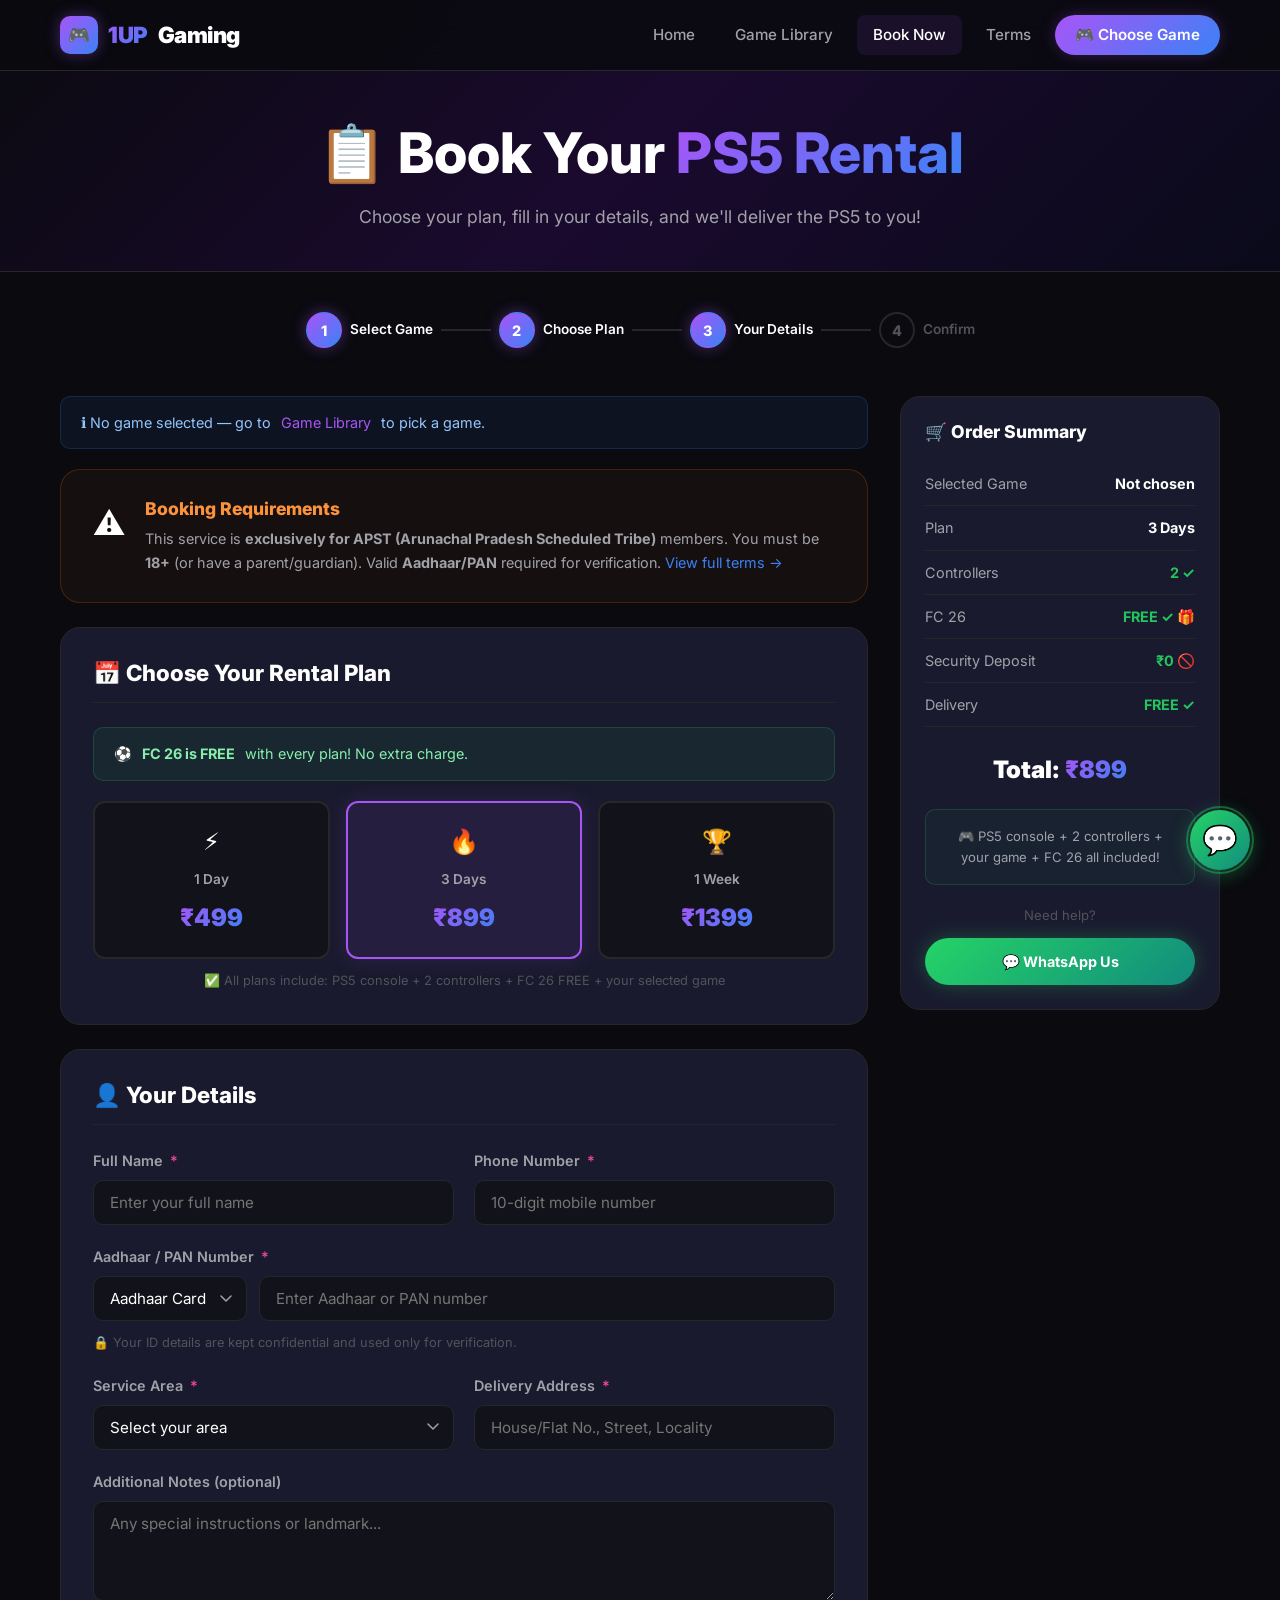
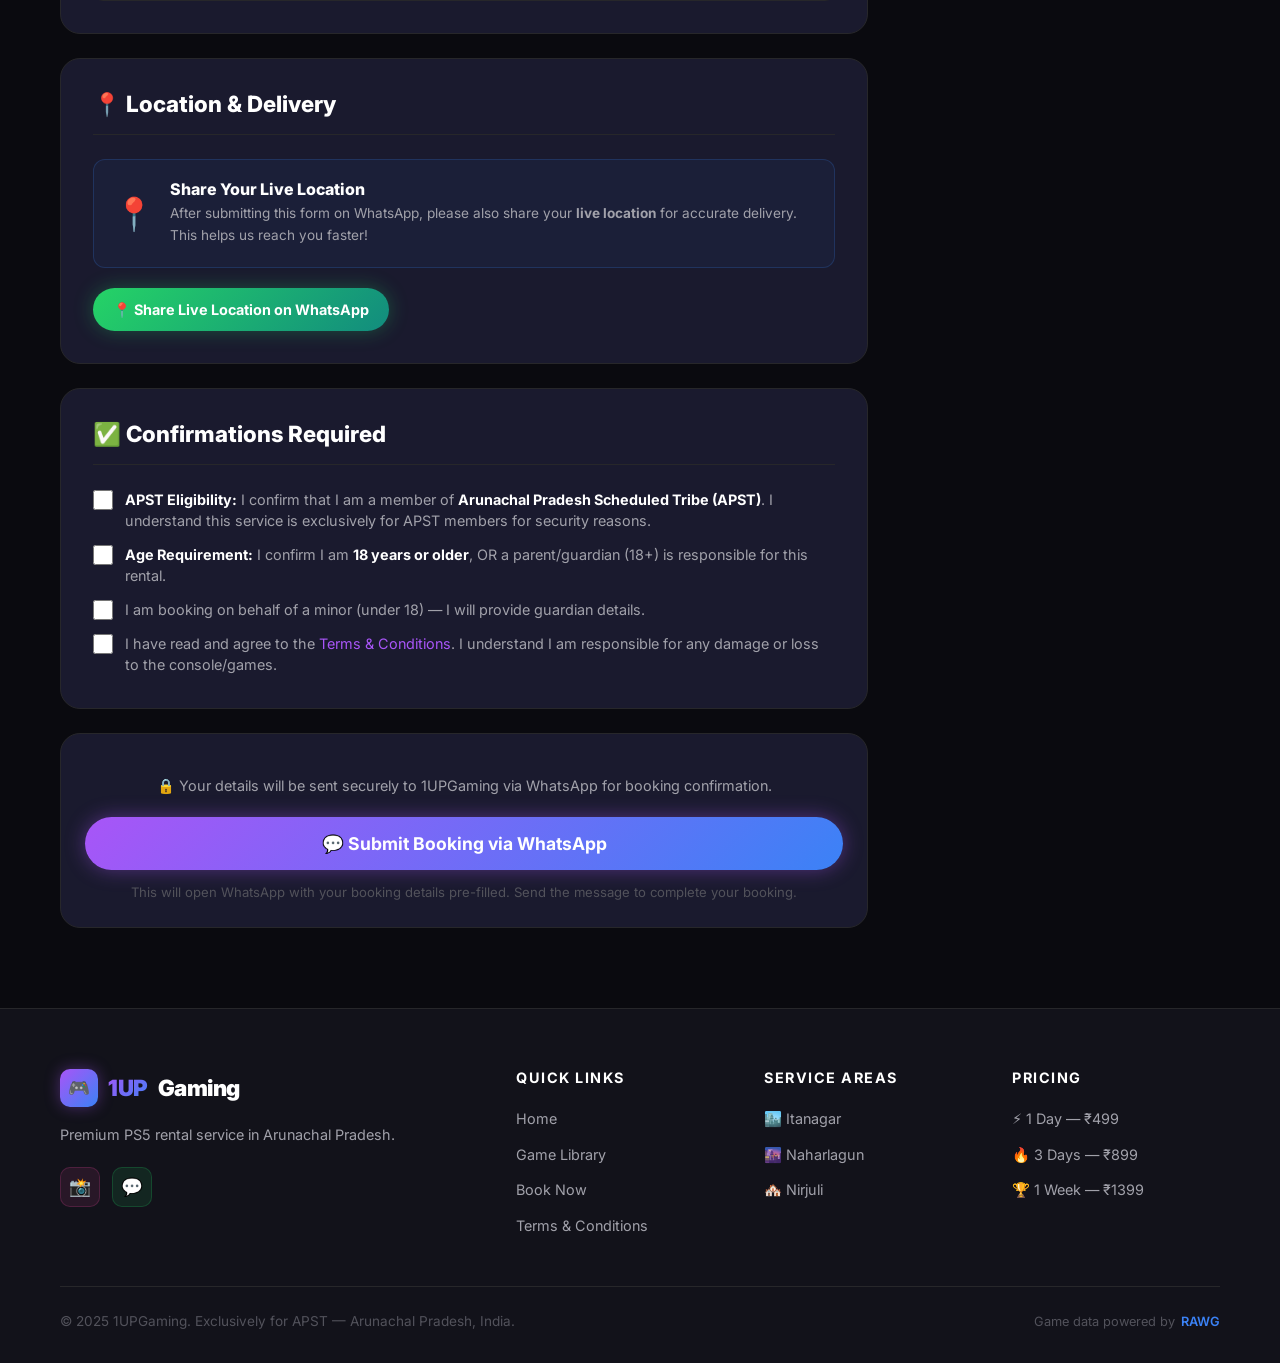
==== booking.html @ dede91de "Build complete 1UPGaming PS5 rental website with all pages and features Co-authored-by: ridoatum <26" ====
<!DOCTYPE html>
<html lang="en">
<head>
  <meta charset="UTF-8">
  <meta name="viewport" content="width=device-width, initial-scale=1.0">
  <meta name="description" content="Book a PS5 rental with 1UPGaming. Choose your plan and complete verification to get PS5 delivered to your door in Itanagar, Naharlagun or Nirjuli.">
  <title>Book Your PS5 Rental — 1UPGaming</title>
  <link rel="preconnect" href="https://fonts.googleapis.com">
  <link href="https://fonts.googleapis.com/css2?family=Inter:wght@400;500;600;700;800;900&display=swap" rel="stylesheet">
  <link rel="stylesheet" href="css/style.css">
  <style>
    .idtype-group {
      display: flex;
      gap: 12px;
    }
    .idtype-group select {
      flex: 0 0 140px;
    }
    .idtype-group input {
      flex: 1;
    }
    .guardian-section {
      display: none;
      background: rgba(236,72,153,0.05);
      border: 1px solid rgba(236,72,153,0.2);
      border-radius: 12px;
      padding: 20px;
      margin-top: 12px;
    }
    .guardian-section.visible {
      display: block;
    }
    .guardian-section h4 {
      font-size: 0.95rem;
      color: var(--neon-pink);
      margin-bottom: 16px;
    }
    .booking-sidebar {
      background: var(--bg-card);
      border: 1px solid var(--border-color);
      border-radius: var(--radius-lg);
      padding: 24px;
      position: sticky;
      top: 90px;
    }
    .summary-row {
      display: flex;
      justify-content: space-between;
      align-items: center;
      padding: 10px 0;
      border-bottom: 1px solid var(--border-color);
      font-size: 0.9rem;
    }
    .summary-row:last-child { border-bottom: none; }
    .summary-row .label { color: var(--text-secondary); }
    .summary-row .value { font-weight: 700; }
    .summary-total {
      font-size: 1.5rem;
      font-weight: 900;
      text-align: center;
      padding-top: 16px;
      margin-top: 8px;
    }
    .form-hint {
      font-size: 0.8rem;
      color: var(--text-muted);
      margin-top: 4px;
    }
    @media (min-width: 900px) {
      .booking-layout {
        display: grid;
        grid-template-columns: 1fr 320px;
        gap: 32px;
        align-items: start;
      }
    }
  </style>
</head>
<body>

<!-- NAVBAR -->
<nav class="navbar">
  <div class="nav-container">
    <a href="index.html" class="nav-logo">
      <div class="logo-icon">🎮</div>
      <span class="gradient-text">1UP</span><span>Gaming</span>
    </a>
    <div class="nav-links">
      <a href="index.html">Home</a>
      <a href="games.html">Game Library</a>
      <a href="booking.html" class="active">Book Now</a>
      <a href="terms.html">Terms</a>
      <a href="games.html" class="nav-cta">🎮 Choose Game</a>
    </div>
    <button class="nav-toggle" aria-label="Toggle menu">
      <span></span><span></span><span></span>
    </button>
  </div>
</nav>

<!-- PAGE HERO -->
<div class="page-hero" style="padding-bottom:40px">
  <h1>📋 Book Your <span class="gradient-text">PS5 Rental</span></h1>
  <p>Choose your plan, fill in your details, and we'll deliver the PS5 to you!</p>
</div>

<!-- MAIN CONTENT -->
<main style="padding:40px 0 80px">
  <div class="container">

    <!-- Booking Steps Indicator -->
    <div class="booking-steps">
      <div class="step active">
        <div class="step-num">1</div>
        <span class="step-label">Select Game</span>
      </div>
      <div class="step-divider"></div>
      <div class="step active">
        <div class="step-num">2</div>
        <span class="step-label">Choose Plan</span>
      </div>
      <div class="step-divider"></div>
      <div class="step active">
        <div class="step-num">3</div>
        <span class="step-label">Your Details</span>
      </div>
      <div class="step-divider"></div>
      <div class="step">
        <div class="step-num">4</div>
        <span class="step-label">Confirm</span>
      </div>
    </div>

    <div class="booking-layout">

      <!-- LEFT: FORM -->
      <div>

        <!-- Selected Game Display -->
        <div id="selectedGameDisplay"></div>

        <!-- REQUIREMENTS NOTICE -->
        <div class="requirements-banner reveal" style="margin-bottom:24px">
          <div class="req-icon">⚠️</div>
          <div>
            <h3>Booking Requirements</h3>
            <p>
              This service is <strong>exclusively for APST (Arunachal Pradesh Scheduled Tribe)</strong> members. 
              You must be <strong>18+</strong> (or have a parent/guardian). Valid <strong>Aadhaar/PAN</strong> required for verification.
              <a href="terms.html" style="color:var(--neon-blue)">View full terms →</a>
            </p>
          </div>
        </div>

        <form id="bookingForm" novalidate>

          <!-- STEP 1: CHOOSE PLAN -->
          <div class="booking-card reveal">
            <h2>📅 Choose Your Rental Plan</h2>

            <div class="notice success" style="margin-bottom:20px">
              ⚽ <strong>FC 26 is FREE</strong> with every plan! No extra charge.
            </div>

            <div class="plans-grid">

              <div class="plan-option">
                <input type="radio" name="plan" id="plan1day" value="1day">
                <label class="plan-label" for="plan1day">
                  <span class="plan-icon">⚡</span>
                  <span class="plan-duration">1 Day</span>
                  <span class="plan-price gradient-text">₹499</span>
                </label>
              </div>

              <div class="plan-option">
                <input type="radio" name="plan" id="plan3days" value="3days" checked>
                <label class="plan-label" for="plan3days">
                  <span class="plan-icon">🔥</span>
                  <span class="plan-duration">3 Days</span>
                  <span class="plan-price gradient-text">₹899</span>
                </label>
              </div>

              <div class="plan-option">
                <input type="radio" name="plan" id="plan1week" value="1week">
                <label class="plan-label" for="plan1week">
                  <span class="plan-icon">🏆</span>
                  <span class="plan-duration">1 Week</span>
                  <span class="plan-price gradient-text">₹1399</span>
                </label>
              </div>

            </div>

            <p class="form-hint" style="margin-top:12px;text-align:center">
              ✅ All plans include: PS5 console + 2 controllers + FC 26 FREE + your selected game
            </p>
          </div>

          <!-- STEP 2: PERSONAL DETAILS -->
          <div class="booking-card reveal">
            <h2>👤 Your Details</h2>

            <div class="form-grid">

              <div class="form-group">
                <label for="fullName">Full Name <span class="required">*</span></label>
                <input type="text" id="fullName" name="fullName" placeholder="Enter your full name" required>
              </div>

              <div class="form-group">
                <label for="phone">Phone Number <span class="required">*</span></label>
                <input type="tel" id="phone" name="phone" placeholder="10-digit mobile number" maxlength="10" required>
              </div>

              <!-- ID Type + Number -->
              <div class="form-group full-width">
                <label>Aadhaar / PAN Number <span class="required">*</span></label>
                <div class="idtype-group">
                  <select id="idType" name="idType">
                    <option value="Aadhaar Card">Aadhaar Card</option>
                    <option value="PAN Card">PAN Card</option>
                  </select>
                  <input type="text" id="idNumber" name="idNumber" 
                         placeholder="Enter Aadhaar or PAN number" required>
                </div>
                <p class="form-hint">🔒 Your ID details are kept confidential and used only for verification.</p>
              </div>

              <!-- Area -->
              <div class="form-group">
                <label for="area">Service Area <span class="required">*</span></label>
                <select id="area" name="area" required>
                  <option value="">Select your area</option>
                  <option value="Itanagar">Itanagar</option>
                  <option value="Naharlagun">Naharlagun</option>
                  <option value="Nirjuli">Nirjuli</option>
                </select>
              </div>

              <!-- Address -->
              <div class="form-group">
                <label for="address">Delivery Address <span class="required">*</span></label>
                <input type="text" id="address" name="address" placeholder="House/Flat No., Street, Locality" required>
              </div>

              <!-- Additional notes -->
              <div class="form-group full-width">
                <label for="notes">Additional Notes (optional)</label>
                <textarea id="notes" name="notes" placeholder="Any special instructions or landmark..."></textarea>
              </div>

            </div>
          </div>

          <!-- STEP 3: LIVE LOCATION -->
          <div class="booking-card reveal">
            <h2>📍 Location & Delivery</h2>

            <div class="location-box" style="margin-bottom:20px">
              <div class="location-icon">📍</div>
              <div class="location-text">
                <h4>Share Your Live Location</h4>
                <p>After submitting this form on WhatsApp, please also share your <strong>live location</strong> for accurate delivery. This helps us reach you faster!</p>
              </div>
            </div>

            <a href="https://wa.me/918974740608?text=Hi%201UPGaming!%20Here%20is%20my%20live%20location%3A" 
               target="_blank" rel="noopener" class="btn btn-whatsapp" 
               style="display:inline-flex;font-size:0.9rem;padding:10px 20px">
              📍 Share Live Location on WhatsApp
            </a>
          </div>

          <!-- STEP 4: CONFIRMATIONS -->
          <div class="booking-card reveal">
            <h2>✅ Confirmations Required</h2>

            <div class="check-group">

              <label class="check-item">
                <input type="checkbox" id="apstCheck" name="apstCheck" required>
                <span class="check-text">
                  <strong>APST Eligibility:</strong> I confirm that I am a member of 
                  <strong>Arunachal Pradesh Scheduled Tribe (APST)</strong>. I understand this service 
                  is exclusively for APST members for security reasons.
                </span>
              </label>

              <label class="check-item">
                <input type="checkbox" id="ageCheck" name="ageCheck" required id="ageCheckbox">
                <span class="check-text">
                  <strong>Age Requirement:</strong> I confirm I am <strong>18 years or older</strong>, 
                  OR a parent/guardian (18+) is responsible for this rental.
                </span>
              </label>

              <!-- Guardian toggle -->
              <label class="check-item">
                <input type="checkbox" id="minorCheck" onchange="toggleGuardian(this)">
                <span class="check-text">
                  I am booking on behalf of a minor (under 18) — I will provide guardian details.
                </span>
              </label>

              <!-- Guardian section (hidden by default) -->
              <div class="guardian-section" id="guardianSection">
                <h4>👨‍👩‍👧 Guardian / Family Member Details</h4>
                <div class="form-grid">
                  <div class="form-group">
                    <label for="guardianName">Guardian Name</label>
                    <input type="text" id="guardianName" placeholder="Full name of guardian">
                  </div>
                  <div class="form-group">
                    <label for="guardianPhone">Guardian Phone</label>
                    <input type="tel" id="guardianPhone" placeholder="Guardian's phone number" maxlength="10">
                  </div>
                  <div class="form-group">
                    <label for="guardianRelation">Relation to Minor</label>
                    <select id="guardianRelation">
                      <option value="">Select relation</option>
                      <option value="Parent">Parent</option>
                      <option value="Sibling">Sibling</option>
                      <option value="Relative">Relative</option>
                      <option value="Other">Other</option>
                    </select>
                  </div>
                </div>
              </div>

              <label class="check-item">
                <input type="checkbox" id="termsCheck" name="termsCheck" required>
                <span class="check-text">
                  I have read and agree to the 
                  <a href="terms.html" style="color:var(--neon-purple)">Terms & Conditions</a>. 
                  I understand I am responsible for any damage or loss to the console/games.
                </span>
              </label>

            </div>
          </div>

          <!-- SUBMIT -->
          <div class="booking-submit reveal">
            <p style="color:var(--text-secondary);font-size:0.9rem;margin-bottom:20px">
              🔒 Your details will be sent securely to 1UPGaming via WhatsApp for booking confirmation.
            </p>
            <button type="submit" id="submitBookingBtn" class="btn btn-primary" 
                    style="width:100%;justify-content:center;font-size:1.1rem;padding:16px">
              💬 Submit Booking via WhatsApp
            </button>
            <p style="margin-top:12px;font-size:0.82rem;color:var(--text-muted)">
              This will open WhatsApp with your booking details pre-filled. 
              Send the message to complete your booking.
            </p>
          </div>

        </form>
      </div>

      <!-- RIGHT: SIDEBAR SUMMARY -->
      <div>
        <div class="booking-sidebar" id="bookingSidebar">
          <h3 style="margin-bottom:20px;font-size:1.1rem">🛒 Order Summary</h3>

          <div class="summary-row">
            <span class="label">Selected Game</span>
            <span class="value" id="summaryGame">—</span>
          </div>
          <div class="summary-row">
            <span class="label">Plan</span>
            <span class="value" id="summaryPlan">3 Days</span>
          </div>
          <div class="summary-row">
            <span class="label">Controllers</span>
            <span class="value text-green">2 ✓</span>
          </div>
          <div class="summary-row">
            <span class="label">FC 26</span>
            <span class="value text-green">FREE ✓ 🎁</span>
          </div>
          <div class="summary-row">
            <span class="label">Security Deposit</span>
            <span class="value text-green">₹0 🚫</span>
          </div>
          <div class="summary-row">
            <span class="label">Delivery</span>
            <span class="value text-green">FREE ✓</span>
          </div>

          <div class="summary-total">
            Total: <span class="gradient-text" id="summaryTotal">₹899</span>
          </div>

          <div style="margin-top:20px;padding:16px;background:rgba(34,197,94,0.05);border:1px solid rgba(34,197,94,0.2);border-radius:10px;font-size:0.82rem;color:var(--text-secondary);text-align:center">
            🎮 PS5 console + 2 controllers + your game + FC 26 all included!
          </div>

          <!-- Contact -->
          <div style="margin-top:20px">
            <p style="font-size:0.82rem;color:var(--text-muted);margin-bottom:12px;text-align:center">Need help?</p>
            <a href="https://wa.me/918974740608" target="_blank" rel="noopener"
               class="btn btn-whatsapp" style="width:100%;justify-content:center;font-size:0.9rem;padding:12px">
              💬 WhatsApp Us
            </a>
          </div>
        </div>
      </div>

    </div>
  </div>
</main>

<!-- FOOTER -->
<footer class="footer">
  <div class="container">
    <div class="footer-grid">
      <div class="footer-brand">
        <div class="nav-logo" style="margin-bottom:16px">
          <div class="logo-icon">🎮</div>
          <span class="gradient-text">1UP</span><span>Gaming</span>
        </div>
        <p>Premium PS5 rental service in Arunachal Pradesh.</p>
        <div class="footer-socials">
          <a href="https://instagram.com/1up_gaming31" class="social-btn instagram" target="_blank" rel="noopener" aria-label="Instagram">📸</a>
          <a href="https://wa.me/918974740608" class="social-btn whatsapp" target="_blank" rel="noopener" aria-label="WhatsApp">💬</a>
        </div>
      </div>
      <div class="footer-col">
        <h4>Quick Links</h4>
        <ul>
          <li><a href="index.html">Home</a></li>
          <li><a href="games.html">Game Library</a></li>
          <li><a href="booking.html">Book Now</a></li>
          <li><a href="terms.html">Terms & Conditions</a></li>
        </ul>
      </div>
      <div class="footer-col">
        <h4>Service Areas</h4>
        <ul>
          <li><a href="#">🏙️ Itanagar</a></li>
          <li><a href="#">🌆 Naharlagun</a></li>
          <li><a href="#">🏘️ Nirjuli</a></li>
        </ul>
      </div>
      <div class="footer-col">
        <h4>Pricing</h4>
        <ul>
          <li><a href="#">⚡ 1 Day — ₹499</a></li>
          <li><a href="#">🔥 3 Days — ₹899</a></li>
          <li><a href="#">🏆 1 Week — ₹1399</a></li>
        </ul>
      </div>
    </div>
    <div class="footer-bottom">
      <p>© 2025 1UPGaming. Exclusively for APST — Arunachal Pradesh, India.</p>
      <div class="rawg-attribution">
        <span>Game data powered by</span>
        <a href="https://rawg.io" target="_blank" rel="noopener">RAWG</a>
      </div>
    </div>
  </div>
</footer>

<!-- FLOATING WHATSAPP -->
<div class="floating-whatsapp">
  <span class="whatsapp-tooltip">💬 Need help booking?</span>
  <a href="https://wa.me/918974740608?text=Hi%201UPGaming!%20I%20need%20help%20with%20my%20booking." 
     class="whatsapp-fab" target="_blank" rel="noopener" aria-label="WhatsApp chat">
    💬
  </a>
</div>

<script src="js/main.js"></script>
<script>
  // Booking page specific JS
  function toggleGuardian(checkbox) {
    const section = document.getElementById('guardianSection');
    section.classList.toggle('visible', checkbox.checked);
  }

  // Update summary on plan change
  const planPrices = { '1day': 499, '3days': 899, '1week': 1399 };
  const planLabels = { '1day': '1 Day', '3days': '3 Days', '1week': '1 Week' };

  document.querySelectorAll('input[name="plan"]').forEach(radio => {
    radio.addEventListener('change', updateSummary);
  });

  function updateSummary() {
    const selected = document.querySelector('input[name="plan"]:checked');
    if (selected) {
      document.getElementById('summaryPlan').textContent = planLabels[selected.value] || selected.value;
      document.getElementById('summaryTotal').textContent = '₹' + (planPrices[selected.value] || 899);
    }
    // Update game name
    const game = (typeof getSelectedGame !== 'undefined') ? getSelectedGame() : null;
    if (game) {
      const gameEl = document.getElementById('summaryGame');
      if (gameEl) {
        gameEl.textContent = game.title.length > 14 ? game.title.slice(0,14) + '…' : game.title;
      }
    }
  }

  // Run on load
  window.addEventListener('load', () => {
    updateSummary();
    // If no game selected, show notice
    const game = (typeof getSelectedGame !== 'undefined') ? getSelectedGame() : null;
    if (!game) {
      const gameEl = document.getElementById('summaryGame');
      if (gameEl) gameEl.textContent = 'Not chosen';
    }
  });

  // Enhanced booking form submission with guardian info
  const origSubmit = submitBookingToWhatsApp;
  window.submitBookingToWhatsApp = function() {
    // Include guardian info if minor checkbox checked
    const isMinor = document.getElementById('minorCheck')?.checked;
    const termsChecked = document.getElementById('termsCheck')?.checked;
    if (!termsChecked) {
      const errEl = document.getElementById('formError') || (() => {
        const el = document.createElement('div');
        el.id = 'formError';
        el.className = 'notice warning';
        document.getElementById('submitBookingBtn').parentElement.insertBefore(el, document.getElementById('submitBookingBtn'));
        return el;
      })();
      errEl.textContent = '⚠️ Please agree to the Terms & Conditions to proceed.';
      errEl.scrollIntoView({ behavior: 'smooth', block: 'nearest' });
      return;
    }
    origSubmit();
  };
</script>
</body>
</html>
---- css/style.css ----
/* ============================================================
   1UPGaming - Dark Gaming Theme CSS
   ============================================================ */

:root {
  --bg-primary: #0a0a0f;
  --bg-secondary: #12121a;
  --bg-card: #1a1a2e;
  --bg-card-hover: #16213e;
  --neon-purple: #a855f7;
  --neon-blue: #3b82f6;
  --neon-green: #22c55e;
  --neon-cyan: #06b6d4;
  --neon-pink: #ec4899;
  --text-primary: #ffffff;
  --text-secondary: #a1a1aa;
  --text-muted: #52525b;
  --border-color: #27272a;
  --border-glow: #a855f740;
  --gradient-hero: linear-gradient(135deg, #0a0a0f 0%, #1a0a2e 50%, #0a0a1a 100%);
  --gradient-card: linear-gradient(135deg, #1a1a2e, #16213e);
  --gradient-btn: linear-gradient(135deg, #a855f7, #3b82f6);
  --gradient-green: linear-gradient(135deg, #22c55e, #16a34a);
  --shadow-neon: 0 0 20px #a855f740, 0 0 40px #a855f720;
  --shadow-card: 0 8px 32px rgba(0, 0, 0, 0.4);
  --radius: 12px;
  --radius-lg: 20px;
  --transition: all 0.3s ease;
}

/* ============================================================
   RESET & BASE
   ============================================================ */
*, *::before, *::after {
  box-sizing: border-box;
  margin: 0;
  padding: 0;
}

html {
  scroll-behavior: smooth;
}

body {
  font-family: 'Inter', 'Segoe UI', system-ui, sans-serif;
  background-color: var(--bg-primary);
  color: var(--text-primary);
  line-height: 1.6;
  overflow-x: hidden;
}

a {
  text-decoration: none;
  color: inherit;
}

ul { list-style: none; }

img { max-width: 100%; display: block; }

input, select, textarea, button {
  font-family: inherit;
}

/* ============================================================
   TYPOGRAPHY
   ============================================================ */
h1, h2, h3, h4, h5 {
  font-weight: 800;
  line-height: 1.2;
}

.gradient-text {
  background: var(--gradient-btn);
  -webkit-background-clip: text;
  -webkit-text-fill-color: transparent;
  background-clip: text;
}

.gradient-text-green {
  background: var(--gradient-green);
  -webkit-background-clip: text;
  -webkit-text-fill-color: transparent;
  background-clip: text;
}

/* ============================================================
   LAYOUT
   ============================================================ */
.container {
  max-width: 1200px;
  margin: 0 auto;
  padding: 0 20px;
}

.section {
  padding: 80px 0;
}

.section-title {
  font-size: clamp(1.8rem, 4vw, 2.5rem);
  text-align: center;
  margin-bottom: 12px;
}

.section-subtitle {
  text-align: center;
  color: var(--text-secondary);
  font-size: 1.1rem;
  margin-bottom: 48px;
}

/* ============================================================
   NAVBAR
   ============================================================ */
.navbar {
  position: fixed;
  top: 0;
  left: 0;
  right: 0;
  z-index: 1000;
  background: rgba(10, 10, 15, 0.85);
  backdrop-filter: blur(20px);
  -webkit-backdrop-filter: blur(20px);
  border-bottom: 1px solid var(--border-color);
  transition: var(--transition);
}

.navbar.scrolled {
  background: rgba(10, 10, 15, 0.97);
  box-shadow: 0 4px 30px rgba(168, 85, 247, 0.1);
}

.nav-container {
  max-width: 1200px;
  margin: 0 auto;
  padding: 0 20px;
  display: flex;
  align-items: center;
  justify-content: space-between;
  height: 70px;
}

.nav-logo {
  display: flex;
  align-items: center;
  gap: 10px;
  font-size: 1.4rem;
  font-weight: 900;
  letter-spacing: -0.5px;
}

.nav-logo .logo-icon {
  width: 38px;
  height: 38px;
  background: var(--gradient-btn);
  border-radius: 10px;
  display: flex;
  align-items: center;
  justify-content: center;
  font-size: 1.1rem;
  box-shadow: 0 0 15px #a855f760;
}

.nav-links {
  display: flex;
  align-items: center;
  gap: 8px;
}

.nav-links a {
  padding: 8px 16px;
  border-radius: 8px;
  color: var(--text-secondary);
  font-weight: 500;
  transition: var(--transition);
  font-size: 0.95rem;
}

.nav-links a:hover,
.nav-links a.active {
  color: var(--text-primary);
  background: rgba(168, 85, 247, 0.1);
}

.nav-cta {
  background: var(--gradient-btn) !important;
  color: white !important;
  padding: 8px 20px !important;
  border-radius: 25px !important;
  font-weight: 600 !important;
  box-shadow: 0 0 15px #a855f740;
}

.nav-cta:hover {
  transform: translateY(-1px);
  box-shadow: 0 0 25px #a855f760 !important;
}

.nav-toggle {
  display: none;
  flex-direction: column;
  gap: 5px;
  cursor: pointer;
  padding: 5px;
}

.nav-toggle span {
  width: 25px;
  height: 2px;
  background: var(--text-primary);
  border-radius: 2px;
  transition: var(--transition);
}

/* ============================================================
   HERO SECTION
   ============================================================ */
.hero {
  min-height: 100vh;
  background: var(--gradient-hero);
  display: flex;
  align-items: center;
  justify-content: center;
  text-align: center;
  padding: 100px 20px 60px;
  position: relative;
  overflow: hidden;
}

.hero::before {
  content: '';
  position: absolute;
  top: 0; left: 0; right: 0; bottom: 0;
  background: 
    radial-gradient(ellipse at 20% 50%, rgba(168, 85, 247, 0.15) 0%, transparent 50%),
    radial-gradient(ellipse at 80% 20%, rgba(59, 130, 246, 0.12) 0%, transparent 50%),
    radial-gradient(ellipse at 60% 80%, rgba(34, 197, 94, 0.08) 0%, transparent 50%);
  pointer-events: none;
}

/* Animated particles */
.hero-particles {
  position: absolute;
  top: 0; left: 0; right: 0; bottom: 0;
  overflow: hidden;
  pointer-events: none;
}

.particle {
  position: absolute;
  width: 2px;
  height: 2px;
  border-radius: 50%;
  animation: float-particle linear infinite;
}

@keyframes float-particle {
  0% { transform: translateY(100vh) translateX(0); opacity: 0; }
  10% { opacity: 1; }
  90% { opacity: 1; }
  100% { transform: translateY(-100px) translateX(50px); opacity: 0; }
}

.hero-content {
  position: relative;
  z-index: 2;
  max-width: 800px;
}

.hero-badge {
  display: inline-flex;
  align-items: center;
  gap: 8px;
  background: rgba(168, 85, 247, 0.15);
  border: 1px solid rgba(168, 85, 247, 0.3);
  border-radius: 25px;
  padding: 8px 20px;
  font-size: 0.85rem;
  font-weight: 600;
  color: var(--neon-purple);
  margin-bottom: 24px;
  letter-spacing: 0.5px;
  animation: pulse-border 2s ease-in-out infinite;
}

@keyframes pulse-border {
  0%, 100% { box-shadow: 0 0 10px rgba(168, 85, 247, 0.2); }
  50% { box-shadow: 0 0 20px rgba(168, 85, 247, 0.4); }
}

.hero-title {
  font-size: clamp(2.5rem, 7vw, 5rem);
  font-weight: 900;
  margin-bottom: 20px;
  text-shadow: 0 0 40px rgba(168, 85, 247, 0.3);
  letter-spacing: -1px;
}

.hero-slogan {
  font-size: clamp(1.1rem, 3vw, 1.5rem);
  color: var(--text-secondary);
  margin-bottom: 36px;
  font-weight: 400;
}

.hero-slogan strong {
  color: var(--neon-cyan);
  font-weight: 700;
}

/* Hero Highlights */
.hero-highlights {
  display: flex;
  flex-wrap: wrap;
  justify-content: center;
  gap: 12px;
  margin-bottom: 40px;
}

.highlight-chip {
  display: flex;
  align-items: center;
  gap: 8px;
  padding: 10px 20px;
  border-radius: 25px;
  font-size: 0.9rem;
  font-weight: 700;
  transition: var(--transition);
}

.highlight-chip.green {
  background: rgba(34, 197, 94, 0.1);
  border: 1px solid rgba(34, 197, 94, 0.3);
  color: var(--neon-green);
}

.highlight-chip.purple {
  background: rgba(168, 85, 247, 0.1);
  border: 1px solid rgba(168, 85, 247, 0.3);
  color: var(--neon-purple);
}

.highlight-chip.blue {
  background: rgba(59, 130, 246, 0.1);
  border: 1px solid rgba(59, 130, 246, 0.3);
  color: var(--neon-blue);
}

.highlight-chip.pink {
  background: rgba(236, 72, 153, 0.1);
  border: 1px solid rgba(236, 72, 153, 0.3);
  color: var(--neon-pink);
}

.highlight-chip:hover {
  transform: translateY(-2px);
}

/* Hero CTA Buttons */
.hero-cta {
  display: flex;
  flex-wrap: wrap;
  justify-content: center;
  gap: 16px;
  margin-bottom: 60px;
}

.btn {
  display: inline-flex;
  align-items: center;
  gap: 8px;
  padding: 14px 32px;
  border-radius: 50px;
  font-weight: 700;
  font-size: 1rem;
  cursor: pointer;
  transition: var(--transition);
  border: none;
  text-decoration: none;
}

.btn-primary {
  background: var(--gradient-btn);
  color: white;
  box-shadow: 0 0 20px rgba(168, 85, 247, 0.4);
}

.btn-primary:hover {
  transform: translateY(-3px);
  box-shadow: 0 0 35px rgba(168, 85, 247, 0.6);
}

.btn-secondary {
  background: transparent;
  color: var(--text-primary);
  border: 2px solid rgba(255, 255, 255, 0.2);
}

.btn-secondary:hover {
  border-color: var(--neon-purple);
  color: var(--neon-purple);
  transform: translateY(-3px);
  box-shadow: 0 0 20px rgba(168, 85, 247, 0.2);
}

.btn-green {
  background: var(--gradient-green);
  color: white;
  box-shadow: 0 0 20px rgba(34, 197, 94, 0.3);
}

.btn-green:hover {
  transform: translateY(-3px);
  box-shadow: 0 0 35px rgba(34, 197, 94, 0.5);
}

.btn-whatsapp {
  background: linear-gradient(135deg, #25d366, #128c7e);
  color: white;
  box-shadow: 0 0 20px rgba(37, 211, 102, 0.3);
}

.btn-whatsapp:hover {
  transform: translateY(-3px);
  box-shadow: 0 0 35px rgba(37, 211, 102, 0.5);
}

/* Hero Stats */
.hero-stats {
  display: flex;
  justify-content: center;
  gap: 40px;
  flex-wrap: wrap;
}

.stat-item {
  text-align: center;
}

.stat-number {
  font-size: 2rem;
  font-weight: 900;
  display: block;
}

.stat-label {
  font-size: 0.8rem;
  color: var(--text-secondary);
  text-transform: uppercase;
  letter-spacing: 1px;
  margin-top: 4px;
}

/* ============================================================
   FEATURES / VALUE PROPS
   ============================================================ */
.features-grid {
  display: grid;
  grid-template-columns: repeat(auto-fit, minmax(250px, 1fr));
  gap: 24px;
}

.feature-card {
  background: var(--bg-card);
  border: 1px solid var(--border-color);
  border-radius: var(--radius-lg);
  padding: 32px 24px;
  transition: var(--transition);
  position: relative;
  overflow: hidden;
}

.feature-card::before {
  content: '';
  position: absolute;
  top: 0; left: 0; right: 0;
  height: 3px;
  background: var(--gradient-btn);
  opacity: 0;
  transition: var(--transition);
}

.feature-card:hover {
  transform: translateY(-6px);
  border-color: rgba(168, 85, 247, 0.3);
  box-shadow: var(--shadow-neon);
}

.feature-card:hover::before {
  opacity: 1;
}

.feature-icon {
  width: 56px;
  height: 56px;
  border-radius: 14px;
  display: flex;
  align-items: center;
  justify-content: center;
  font-size: 1.5rem;
  margin-bottom: 20px;
}

.feature-icon.purple { background: rgba(168, 85, 247, 0.15); }
.feature-icon.blue   { background: rgba(59, 130, 246, 0.15); }
.feature-icon.green  { background: rgba(34, 197, 94, 0.15); }
.feature-icon.pink   { background: rgba(236, 72, 153, 0.15); }
.feature-icon.cyan   { background: rgba(6, 182, 212, 0.15); }
.feature-icon.orange { background: rgba(249, 115, 22, 0.15); }

.feature-card h3 {
  font-size: 1.2rem;
  margin-bottom: 10px;
  font-weight: 700;
}

.feature-card p {
  color: var(--text-secondary);
  font-size: 0.95rem;
  line-height: 1.6;
}

/* ============================================================
   FC 26 FREE BANNER
   ============================================================ */
.fc26-banner {
  background: linear-gradient(135deg, #064e3b, #065f46, #0a4a2a);
  border: 1px solid rgba(34, 197, 94, 0.3);
  border-radius: var(--radius-lg);
  padding: 40px;
  text-align: center;
  position: relative;
  overflow: hidden;
}

.fc26-banner::before {
  content: '';
  position: absolute;
  top: -50%;
  left: -50%;
  width: 200%;
  height: 200%;
  background: radial-gradient(circle, rgba(34, 197, 94, 0.08) 0%, transparent 60%);
  animation: rotate-bg 8s linear infinite;
}

@keyframes rotate-bg {
  0% { transform: rotate(0deg); }
  100% { transform: rotate(360deg); }
}

.fc26-banner-content {
  position: relative;
  z-index: 2;
}

.fc26-badge {
  display: inline-block;
  background: var(--neon-green);
  color: #052e16;
  font-size: 0.75rem;
  font-weight: 900;
  padding: 4px 14px;
  border-radius: 25px;
  text-transform: uppercase;
  letter-spacing: 1.5px;
  margin-bottom: 16px;
}

.fc26-title {
  font-size: clamp(1.8rem, 4vw, 2.8rem);
  font-weight: 900;
  color: var(--neon-green);
  text-shadow: 0 0 30px rgba(34, 197, 94, 0.5);
  margin-bottom: 12px;
}

.fc26-subtitle {
  font-size: 1.1rem;
  color: rgba(255, 255, 255, 0.8);
  margin-bottom: 24px;
}

/* ============================================================
   PRICING SECTION
   ============================================================ */
.pricing-grid {
  display: grid;
  grid-template-columns: repeat(auto-fit, minmax(280px, 1fr));
  gap: 24px;
  max-width: 900px;
  margin: 0 auto;
}

.pricing-card {
  background: var(--bg-card);
  border: 1px solid var(--border-color);
  border-radius: var(--radius-lg);
  padding: 40px 32px;
  text-align: center;
  transition: var(--transition);
  position: relative;
  overflow: hidden;
}

.pricing-card.featured {
  border-color: var(--neon-purple);
  box-shadow: 0 0 30px rgba(168, 85, 247, 0.2);
  transform: scale(1.05);
}

.pricing-card:hover {
  transform: translateY(-8px);
  border-color: rgba(168, 85, 247, 0.4);
  box-shadow: 0 0 40px rgba(168, 85, 247, 0.2);
}

.pricing-card.featured:hover {
  transform: scale(1.05) translateY(-8px);
}

.pricing-badge {
  position: absolute;
  top: -1px;
  left: 50%;
  transform: translateX(-50%);
  background: var(--gradient-btn);
  color: white;
  font-size: 0.75rem;
  font-weight: 800;
  padding: 6px 20px;
  border-radius: 0 0 10px 10px;
  text-transform: uppercase;
  letter-spacing: 1px;
  white-space: nowrap;
}

.pricing-duration {
  font-size: 1rem;
  color: var(--text-secondary);
  text-transform: uppercase;
  letter-spacing: 2px;
  font-weight: 600;
  margin-bottom: 12px;
}

.pricing-icon {
  font-size: 2.5rem;
  margin-bottom: 16px;
}

.pricing-amount {
  font-size: 3rem;
  font-weight: 900;
  margin-bottom: 8px;
}

.pricing-amount sup {
  font-size: 1.5rem;
  vertical-align: super;
  font-weight: 700;
}

.pricing-per {
  color: var(--text-secondary);
  font-size: 0.9rem;
  margin-bottom: 28px;
}

.pricing-features {
  text-align: left;
  margin-bottom: 32px;
}

.pricing-features li {
  display: flex;
  align-items: center;
  gap: 10px;
  padding: 8px 0;
  font-size: 0.9rem;
  color: var(--text-secondary);
  border-bottom: 1px solid var(--border-color);
}

.pricing-features li:last-child { border-bottom: none; }

.pricing-features li .check {
  color: var(--neon-green);
  flex-shrink: 0;
}

/* ============================================================
   SERVICE AREAS
   ============================================================ */
.areas-grid {
  display: grid;
  grid-template-columns: repeat(auto-fit, minmax(220px, 1fr));
  gap: 20px;
}

.area-card {
  background: var(--bg-card);
  border: 1px solid var(--border-color);
  border-radius: var(--radius-lg);
  padding: 32px 24px;
  text-align: center;
  transition: var(--transition);
}

.area-card:hover {
  border-color: rgba(59, 130, 246, 0.4);
  box-shadow: 0 0 30px rgba(59, 130, 246, 0.15);
  transform: translateY(-4px);
}

.area-icon {
  font-size: 2.5rem;
  margin-bottom: 16px;
}

.area-card h3 {
  font-size: 1.3rem;
  margin-bottom: 8px;
}

.area-card p {
  color: var(--text-secondary);
  font-size: 0.9rem;
}

/* ============================================================
   GAME LIBRARY PAGE
   ============================================================ */
.page-hero {
  padding: 120px 20px 60px;
  text-align: center;
  background: var(--gradient-hero);
  border-bottom: 1px solid var(--border-color);
}

.page-hero h1 {
  font-size: clamp(2rem, 5vw, 3.5rem);
  margin-bottom: 16px;
}

.page-hero p {
  color: var(--text-secondary);
  font-size: 1.1rem;
  max-width: 600px;
  margin: 0 auto;
}

/* Search & Filter Bar */
.filter-bar {
  background: var(--bg-secondary);
  border-bottom: 1px solid var(--border-color);
  padding: 24px 0;
  position: sticky;
  top: 70px;
  z-index: 100;
}

.filter-container {
  max-width: 1200px;
  margin: 0 auto;
  padding: 0 20px;
  display: flex;
  flex-wrap: wrap;
  gap: 16px;
  align-items: center;
}

.search-box {
  position: relative;
  flex: 1;
  min-width: 250px;
}

.search-box input {
  width: 100%;
  padding: 12px 16px 12px 44px;
  background: var(--bg-card);
  border: 1px solid var(--border-color);
  border-radius: 25px;
  color: var(--text-primary);
  font-size: 0.95rem;
  transition: var(--transition);
}

.search-box input:focus {
  outline: none;
  border-color: var(--neon-purple);
  box-shadow: 0 0 15px rgba(168, 85, 247, 0.2);
}

.search-box input::placeholder {
  color: var(--text-muted);
}

.search-icon {
  position: absolute;
  left: 14px;
  top: 50%;
  transform: translateY(-50%);
  color: var(--text-muted);
  font-size: 1.1rem;
}

.filter-chips {
  display: flex;
  flex-wrap: wrap;
  gap: 8px;
}

.filter-chip {
  padding: 8px 18px;
  border-radius: 25px;
  font-size: 0.85rem;
  font-weight: 600;
  cursor: pointer;
  border: 1px solid var(--border-color);
  background: var(--bg-card);
  color: var(--text-secondary);
  transition: var(--transition);
  white-space: nowrap;
}

.filter-chip:hover {
  border-color: var(--neon-purple);
  color: var(--neon-purple);
}

.filter-chip.active {
  background: var(--gradient-btn);
  color: white;
  border-color: transparent;
  box-shadow: 0 0 12px rgba(168, 85, 247, 0.3);
}

/* Game Grid */
.games-count {
  color: var(--text-secondary);
  font-size: 0.95rem;
  margin-bottom: 24px;
}

.games-grid {
  display: grid;
  grid-template-columns: repeat(auto-fill, minmax(200px, 1fr));
  gap: 20px;
}

/* Game Card */
.game-card {
  background: var(--bg-card);
  border: 1px solid var(--border-color);
  border-radius: var(--radius-lg);
  overflow: hidden;
  transition: var(--transition);
  cursor: pointer;
  position: relative;
}

.game-card:hover {
  transform: translateY(-6px);
  border-color: rgba(168, 85, 247, 0.4);
  box-shadow: 0 12px 40px rgba(168, 85, 247, 0.2);
}

.game-card-image {
  position: relative;
  width: 100%;
  padding-top: 133%; /* 3:4 ratio */
  overflow: hidden;
  background: linear-gradient(135deg, #1a1a2e, #0f0f1a);
}

.game-card-image img {
  position: absolute;
  top: 0; left: 0;
  width: 100%;
  height: 100%;
  object-fit: cover;
  transition: transform 0.4s ease;
}

.game-card:hover .game-card-image img {
  transform: scale(1.08);
}

.game-card-placeholder {
  position: absolute;
  top: 0; left: 0;
  width: 100%;
  height: 100%;
  display: flex;
  flex-direction: column;
  align-items: center;
  justify-content: center;
  gap: 12px;
  background: linear-gradient(135deg, #1a1a2e, #16213e);
}

.game-card-placeholder .game-emoji {
  font-size: 3rem;
}

.game-card-placeholder .game-title-placeholder {
  font-size: 0.85rem;
  font-weight: 700;
  text-align: center;
  padding: 0 12px;
  color: var(--text-secondary);
  line-height: 1.4;
}

.game-card-overlay {
  position: absolute;
  inset: 0;
  background: linear-gradient(to top, rgba(10,10,15,0.95) 0%, transparent 50%);
  opacity: 0;
  transition: var(--transition);
  display: flex;
  align-items: flex-end;
  padding: 20px;
}

.game-card:hover .game-card-overlay {
  opacity: 1;
}

.game-card-overlay .select-btn {
  width: 100%;
  padding: 12px;
  background: var(--gradient-btn);
  color: white;
  border: none;
  border-radius: 8px;
  font-weight: 700;
  font-size: 0.9rem;
  cursor: pointer;
  transition: var(--transition);
}

.game-card-overlay .select-btn:hover {
  box-shadow: 0 0 20px rgba(168, 85, 247, 0.5);
}

.game-card-info {
  padding: 14px;
}

.game-card-title {
  font-size: 0.9rem;
  font-weight: 700;
  margin-bottom: 6px;
  line-height: 1.3;
  white-space: nowrap;
  overflow: hidden;
  text-overflow: ellipsis;
}

.game-card-meta {
  display: flex;
  align-items: center;
  justify-content: space-between;
  gap: 8px;
}

.game-genre-tag {
  font-size: 0.7rem;
  padding: 3px 10px;
  border-radius: 25px;
  font-weight: 600;
  background: rgba(168, 85, 247, 0.1);
  color: var(--neon-purple);
  border: 1px solid rgba(168, 85, 247, 0.2);
  white-space: nowrap;
}

.game-free-badge {
  font-size: 0.65rem;
  padding: 3px 8px;
  border-radius: 25px;
  font-weight: 800;
  background: var(--neon-green);
  color: #052e16;
  text-transform: uppercase;
  letter-spacing: 0.5px;
}

/* Loading State */
.games-loading {
  display: flex;
  flex-direction: column;
  align-items: center;
  justify-content: center;
  padding: 80px 20px;
  gap: 20px;
  color: var(--text-secondary);
}

.loading-spinner {
  width: 48px;
  height: 48px;
  border: 3px solid var(--border-color);
  border-top-color: var(--neon-purple);
  border-radius: 50%;
  animation: spin 0.8s linear infinite;
}

@keyframes spin {
  to { transform: rotate(360deg); }
}

.no-results {
  text-align: center;
  padding: 80px 20px;
  color: var(--text-secondary);
}

.no-results .no-results-icon {
  font-size: 4rem;
  margin-bottom: 16px;
}

/* ============================================================
   BOOKING PAGE
   ============================================================ */
.booking-container {
  max-width: 800px;
  margin: 0 auto;
  padding: 40px 20px;
}

.booking-steps {
  display: flex;
  align-items: center;
  justify-content: center;
  gap: 0;
  margin-bottom: 48px;
  flex-wrap: wrap;
}

.step {
  display: flex;
  align-items: center;
  gap: 8px;
}

.step-num {
  width: 36px;
  height: 36px;
  border-radius: 50%;
  display: flex;
  align-items: center;
  justify-content: center;
  font-weight: 800;
  font-size: 0.9rem;
  border: 2px solid var(--border-color);
  color: var(--text-muted);
  transition: var(--transition);
  flex-shrink: 0;
}

.step.active .step-num {
  background: var(--gradient-btn);
  border-color: transparent;
  color: white;
  box-shadow: 0 0 15px rgba(168, 85, 247, 0.4);
}

.step.done .step-num {
  background: var(--gradient-green);
  border-color: transparent;
  color: white;
}

.step-label {
  font-size: 0.85rem;
  color: var(--text-muted);
  font-weight: 600;
}

.step.active .step-label {
  color: var(--text-primary);
}

.step-divider {
  width: 50px;
  height: 2px;
  background: var(--border-color);
  margin: 0 8px;
  flex-shrink: 0;
}

/* Game Selected Card */
.selected-game-card {
  background: var(--bg-card);
  border: 1px solid rgba(168, 85, 247, 0.3);
  border-radius: var(--radius-lg);
  padding: 24px;
  display: flex;
  gap: 20px;
  align-items: center;
  margin-bottom: 32px;
  box-shadow: 0 0 20px rgba(168, 85, 247, 0.1);
}

.selected-game-img {
  width: 80px;
  height: 107px;
  border-radius: 8px;
  object-fit: cover;
  flex-shrink: 0;
  background: var(--bg-secondary);
}

.selected-game-img-placeholder {
  width: 80px;
  height: 107px;
  border-radius: 8px;
  background: linear-gradient(135deg, #1a1a2e, #16213e);
  display: flex;
  align-items: center;
  justify-content: center;
  font-size: 2rem;
  flex-shrink: 0;
}

.selected-game-info h3 {
  font-size: 1.2rem;
  margin-bottom: 8px;
}

.selected-game-info .genre-badge {
  display: inline-block;
  padding: 4px 12px;
  border-radius: 25px;
  font-size: 0.75rem;
  font-weight: 600;
  background: rgba(168, 85, 247, 0.1);
  color: var(--neon-purple);
  border: 1px solid rgba(168, 85, 247, 0.2);
}

/* Booking Form Card */
.booking-card {
  background: var(--bg-card);
  border: 1px solid var(--border-color);
  border-radius: var(--radius-lg);
  padding: 32px;
  margin-bottom: 24px;
}

.booking-card h2 {
  font-size: 1.4rem;
  margin-bottom: 24px;
  padding-bottom: 16px;
  border-bottom: 1px solid var(--border-color);
}

/* Plan Selection */
.plans-grid {
  display: grid;
  grid-template-columns: repeat(3, 1fr);
  gap: 16px;
  margin-bottom: 8px;
}

.plan-option {
  position: relative;
}

.plan-option input[type="radio"] {
  position: absolute;
  opacity: 0;
  width: 0;
  height: 0;
}

.plan-label {
  display: flex;
  flex-direction: column;
  align-items: center;
  padding: 20px 12px;
  border: 2px solid var(--border-color);
  border-radius: var(--radius);
  cursor: pointer;
  transition: var(--transition);
  text-align: center;
  background: var(--bg-secondary);
}

.plan-label:hover {
  border-color: rgba(168, 85, 247, 0.4);
}

.plan-option input:checked + .plan-label {
  border-color: var(--neon-purple);
  background: rgba(168, 85, 247, 0.08);
  box-shadow: 0 0 20px rgba(168, 85, 247, 0.15);
}

.plan-duration {
  font-size: 0.85rem;
  color: var(--text-secondary);
  font-weight: 600;
  margin-bottom: 8px;
}

.plan-price {
  font-size: 1.5rem;
  font-weight: 900;
}

.plan-icon {
  font-size: 1.5rem;
  margin-bottom: 8px;
}

/* Form Elements */
.form-grid {
  display: grid;
  grid-template-columns: 1fr 1fr;
  gap: 20px;
}

.form-group {
  display: flex;
  flex-direction: column;
  gap: 8px;
}

.form-group.full-width {
  grid-column: 1 / -1;
}

.form-group label {
  font-size: 0.9rem;
  font-weight: 600;
  color: var(--text-secondary);
}

.form-group label .required {
  color: var(--neon-pink);
  margin-left: 3px;
}

.form-group input,
.form-group select,
.form-group textarea {
  padding: 12px 16px;
  background: var(--bg-secondary);
  border: 1px solid var(--border-color);
  border-radius: 10px;
  color: var(--text-primary);
  font-size: 0.95rem;
  transition: var(--transition);
  appearance: none;
}

.form-group select {
  background-image: url("data:image/svg+xml,%3Csvg xmlns='http://www.w3.org/2000/svg' width='12' height='8' fill='none'%3E%3Cpath d='M1 1l5 5 5-5' stroke='%23a1a1aa' stroke-width='1.5' stroke-linecap='round' stroke-linejoin='round'/%3E%3C/svg%3E");
  background-repeat: no-repeat;
  background-position: right 14px center;
  padding-right: 40px;
}

.form-group select option {
  background: var(--bg-secondary);
  color: var(--text-primary);
}

.form-group input:focus,
.form-group select:focus,
.form-group textarea:focus {
  outline: none;
  border-color: var(--neon-purple);
  box-shadow: 0 0 0 3px rgba(168, 85, 247, 0.1);
}

.form-group textarea {
  resize: vertical;
  min-height: 100px;
}

/* Checkbox & Radio */
.check-group {
  display: flex;
  flex-direction: column;
  gap: 12px;
}

.check-item {
  display: flex;
  align-items: flex-start;
  gap: 12px;
  cursor: pointer;
}

.check-item input[type="checkbox"] {
  width: 20px;
  height: 20px;
  margin-top: 1px;
  flex-shrink: 0;
  accent-color: var(--neon-purple);
  cursor: pointer;
}

.check-item .check-text {
  font-size: 0.9rem;
  color: var(--text-secondary);
  line-height: 1.5;
}

.check-item .check-text strong {
  color: var(--text-primary);
}

/* Location Request */
.location-box {
  background: rgba(59, 130, 246, 0.05);
  border: 1px solid rgba(59, 130, 246, 0.2);
  border-radius: var(--radius);
  padding: 20px;
  display: flex;
  align-items: center;
  gap: 16px;
}

.location-box .location-icon {
  font-size: 2rem;
  flex-shrink: 0;
}

.location-box .location-text h4 {
  font-size: 1rem;
  margin-bottom: 4px;
}

.location-box .location-text p {
  font-size: 0.85rem;
  color: var(--text-secondary);
}

/* Submit Section */
.booking-submit {
  text-align: center;
  padding: 24px;
  background: var(--bg-card);
  border: 1px solid var(--border-color);
  border-radius: var(--radius-lg);
}

.booking-submit p {
  color: var(--text-secondary);
  font-size: 0.85rem;
  margin-top: 16px;
}

/* ============================================================
   TERMS PAGE
   ============================================================ */
.terms-container {
  max-width: 800px;
  margin: 0 auto;
  padding: 40px 20px;
}

.terms-section {
  background: var(--bg-card);
  border: 1px solid var(--border-color);
  border-radius: var(--radius-lg);
  padding: 32px;
  margin-bottom: 24px;
}

.terms-section h2 {
  font-size: 1.3rem;
  margin-bottom: 20px;
  padding-bottom: 12px;
  border-bottom: 1px solid var(--border-color);
  display: flex;
  align-items: center;
  gap: 10px;
}

.terms-section h2 .terms-icon {
  font-size: 1.4rem;
}

.terms-list {
  list-style: none;
  display: flex;
  flex-direction: column;
  gap: 12px;
}

.terms-list li {
  display: flex;
  align-items: flex-start;
  gap: 12px;
  color: var(--text-secondary);
  font-size: 0.95rem;
  line-height: 1.6;
}

.terms-list li::before {
  content: '▸';
  color: var(--neon-purple);
  flex-shrink: 0;
  margin-top: 2px;
}

.terms-highlight {
  background: rgba(168, 85, 247, 0.05);
  border-left: 3px solid var(--neon-purple);
  padding: 16px 20px;
  border-radius: 0 8px 8px 0;
  margin-top: 16px;
  font-size: 0.9rem;
  color: var(--text-secondary);
}

/* ============================================================
   FLOATING WHATSAPP BUTTON
   ============================================================ */
.floating-whatsapp {
  position: fixed;
  bottom: 30px;
  right: 30px;
  z-index: 999;
  display: flex;
  flex-direction: column;
  align-items: flex-end;
  gap: 12px;
}

.whatsapp-fab {
  width: 60px;
  height: 60px;
  border-radius: 50%;
  background: linear-gradient(135deg, #25d366, #128c7e);
  border: none;
  cursor: pointer;
  display: flex;
  align-items: center;
  justify-content: center;
  font-size: 1.8rem;
  box-shadow: 0 4px 20px rgba(37, 211, 102, 0.4);
  transition: var(--transition);
  text-decoration: none;
  position: relative;
}

.whatsapp-fab:hover {
  transform: scale(1.1) translateY(-2px);
  box-shadow: 0 8px 30px rgba(37, 211, 102, 0.6);
}

.whatsapp-fab::before {
  content: '';
  position: absolute;
  inset: -4px;
  border-radius: 50%;
  border: 2px solid rgba(37, 211, 102, 0.4);
  animation: whatsapp-pulse 2s ease-in-out infinite;
}

@keyframes whatsapp-pulse {
  0%, 100% { transform: scale(1); opacity: 1; }
  50% { transform: scale(1.2); opacity: 0; }
}

.whatsapp-tooltip {
  background: #25d366;
  color: #052e16;
  font-size: 0.8rem;
  font-weight: 700;
  padding: 8px 14px;
  border-radius: 8px;
  white-space: nowrap;
  box-shadow: 0 4px 15px rgba(37, 211, 102, 0.3);
  pointer-events: none;
  opacity: 0;
  transform: translateX(10px);
  transition: var(--transition);
}

.floating-whatsapp:hover .whatsapp-tooltip {
  opacity: 1;
  transform: translateX(0);
}

/* ============================================================
   FOOTER
   ============================================================ */
.footer {
  background: var(--bg-secondary);
  border-top: 1px solid var(--border-color);
  padding: 60px 0 30px;
}

.footer-grid {
  display: grid;
  grid-template-columns: 2fr 1fr 1fr 1fr;
  gap: 40px;
  margin-bottom: 48px;
}

.footer-brand .nav-logo {
  margin-bottom: 16px;
}

.footer-brand p {
  color: var(--text-secondary);
  font-size: 0.9rem;
  line-height: 1.7;
  margin-bottom: 20px;
}

.footer-socials {
  display: flex;
  gap: 12px;
}

.social-btn {
  width: 40px;
  height: 40px;
  border-radius: 10px;
  display: flex;
  align-items: center;
  justify-content: center;
  font-size: 1.1rem;
  transition: var(--transition);
  text-decoration: none;
}

.social-btn.instagram {
  background: rgba(236, 72, 153, 0.1);
  border: 1px solid rgba(236, 72, 153, 0.2);
  color: var(--neon-pink);
}

.social-btn.whatsapp {
  background: rgba(37, 211, 102, 0.1);
  border: 1px solid rgba(37, 211, 102, 0.2);
  color: #25d366;
}

.social-btn:hover {
  transform: translateY(-3px);
}

.social-btn.instagram:hover {
  background: rgba(236, 72, 153, 0.2);
  box-shadow: 0 0 15px rgba(236, 72, 153, 0.3);
}

.social-btn.whatsapp:hover {
  background: rgba(37, 211, 102, 0.2);
  box-shadow: 0 0 15px rgba(37, 211, 102, 0.3);
}

.footer-col h4 {
  font-size: 0.9rem;
  font-weight: 700;
  text-transform: uppercase;
  letter-spacing: 1.5px;
  color: var(--text-primary);
  margin-bottom: 20px;
}

.footer-col ul {
  display: flex;
  flex-direction: column;
  gap: 10px;
}

.footer-col ul li a {
  color: var(--text-secondary);
  font-size: 0.9rem;
  transition: var(--transition);
}

.footer-col ul li a:hover {
  color: var(--neon-purple);
  padding-left: 4px;
}

.footer-bottom {
  border-top: 1px solid var(--border-color);
  padding-top: 24px;
  display: flex;
  justify-content: space-between;
  align-items: center;
  flex-wrap: wrap;
  gap: 12px;
}

.footer-bottom p {
  color: var(--text-muted);
  font-size: 0.85rem;
}

.rawg-attribution {
  display: flex;
  align-items: center;
  gap: 6px;
  color: var(--text-muted);
  font-size: 0.8rem;
}

.rawg-attribution a {
  color: var(--neon-blue);
  font-weight: 600;
}

.rawg-attribution a:hover {
  color: var(--neon-purple);
}

/* ============================================================
   APST / REQUIREMENTS SECTION
   ============================================================ */
.requirements-banner {
  background: rgba(249, 115, 22, 0.05);
  border: 1px solid rgba(249, 115, 22, 0.2);
  border-radius: var(--radius-lg);
  padding: 28px 32px;
  display: flex;
  align-items: flex-start;
  gap: 20px;
}

.requirements-banner .req-icon {
  font-size: 2rem;
  flex-shrink: 0;
}

.requirements-banner h3 {
  font-size: 1.1rem;
  margin-bottom: 8px;
  color: #fb923c;
}

.requirements-banner p {
  color: var(--text-secondary);
  font-size: 0.9rem;
  line-height: 1.6;
}

/* ============================================================
   ANIMATIONS
   ============================================================ */
@keyframes fadeInUp {
  from {
    opacity: 0;
    transform: translateY(24px);
  }
  to {
    opacity: 1;
    transform: translateY(0);
  }
}

@keyframes fadeIn {
  from { opacity: 0; }
  to   { opacity: 1; }
}

.animate-in {
  animation: fadeInUp 0.5s ease forwards;
}

.animate-delay-1 { animation-delay: 0.1s; }
.animate-delay-2 { animation-delay: 0.2s; }
.animate-delay-3 { animation-delay: 0.3s; }

/* Scroll reveal */
.reveal {
  opacity: 0;
  transform: translateY(30px);
  transition: opacity 0.6s ease, transform 0.6s ease;
}

.reveal.revealed {
  opacity: 1;
  transform: translateY(0);
}

/* ============================================================
   NEON DIVIDER
   ============================================================ */
.neon-divider {
  height: 1px;
  background: linear-gradient(90deg, transparent, var(--neon-purple), transparent);
  margin: 0;
  opacity: 0.3;
}

/* ============================================================
   ALERT / NOTICE
   ============================================================ */
.notice {
  padding: 14px 20px;
  border-radius: 10px;
  font-size: 0.9rem;
  display: flex;
  align-items: center;
  gap: 10px;
  margin-bottom: 20px;
}

.notice.info {
  background: rgba(59, 130, 246, 0.08);
  border: 1px solid rgba(59, 130, 246, 0.2);
  color: #93c5fd;
}

.notice.warning {
  background: rgba(249, 115, 22, 0.08);
  border: 1px solid rgba(249, 115, 22, 0.2);
  color: #fdba74;
}

.notice.success {
  background: rgba(34, 197, 94, 0.08);
  border: 1px solid rgba(34, 197, 94, 0.2);
  color: #86efac;
}

/* ============================================================
   RESPONSIVE
   ============================================================ */
@media (max-width: 768px) {
  .nav-links {
    display: none;
    position: absolute;
    top: 70px;
    left: 0;
    right: 0;
    flex-direction: column;
    background: rgba(10, 10, 15, 0.97);
    border-bottom: 1px solid var(--border-color);
    padding: 16px;
    gap: 4px;
  }

  .nav-links.open {
    display: flex;
  }

  .nav-links a {
    padding: 12px 16px;
    width: 100%;
    display: block;
  }

  .nav-toggle {
    display: flex;
  }

  .hero-stats {
    gap: 24px;
  }

  .footer-grid {
    grid-template-columns: 1fr 1fr;
  }

  .plans-grid {
    grid-template-columns: 1fr;
  }

  .form-grid {
    grid-template-columns: 1fr;
  }

  .booking-steps {
    gap: 4px;
  }

  .step-divider {
    width: 20px;
  }

  .step-label {
    display: none;
  }

  .selected-game-card {
    flex-direction: column;
    text-align: center;
  }

  .requirements-banner {
    flex-direction: column;
  }

  .pricing-card.featured {
    transform: none;
  }

  .pricing-card.featured:hover {
    transform: translateY(-8px);
  }
}

@media (max-width: 480px) {
  .footer-grid {
    grid-template-columns: 1fr;
  }

  .hero-highlights {
    flex-direction: column;
    align-items: center;
  }

  .hero-cta {
    flex-direction: column;
    align-items: center;
  }

  .floating-whatsapp {
    bottom: 20px;
    right: 20px;
  }

  .games-grid {
    grid-template-columns: repeat(auto-fill, minmax(150px, 1fr));
  }
}

/* ============================================================
   SCROLL BAR
   ============================================================ */
::-webkit-scrollbar {
  width: 6px;
  height: 6px;
}

::-webkit-scrollbar-track {
  background: var(--bg-primary);
}

::-webkit-scrollbar-thumb {
  background: var(--border-color);
  border-radius: 3px;
}

::-webkit-scrollbar-thumb:hover {
  background: var(--neon-purple);
}

/* ============================================================
   UTILITY CLASSES
   ============================================================ */
.text-purple { color: var(--neon-purple); }
.text-green  { color: var(--neon-green); }
.text-blue   { color: var(--neon-blue); }
.text-pink   { color: var(--neon-pink); }
.text-cyan   { color: var(--neon-cyan); }
.text-muted  { color: var(--text-secondary); }

.mt-8  { margin-top: 8px; }
.mt-16 { margin-top: 16px; }
.mt-24 { margin-top: 24px; }
.mt-32 { margin-top: 32px; }

.hidden { display: none !important; }

.tag {
  display: inline-flex;
  align-items: center;
  gap: 4px;
  padding: 4px 12px;
  border-radius: 25px;
  font-size: 0.75rem;
  font-weight: 700;
  text-transform: uppercase;
  letter-spacing: 0.5px;
}

.tag-apst {
  background: rgba(249, 115, 22, 0.1);
  border: 1px solid rgba(249, 115, 22, 0.3);
  color: #fb923c;
}

.tag-age {
  background: rgba(236, 72, 153, 0.1);
  border: 1px solid rgba(236, 72, 153, 0.3);
  color: var(--neon-pink);
}
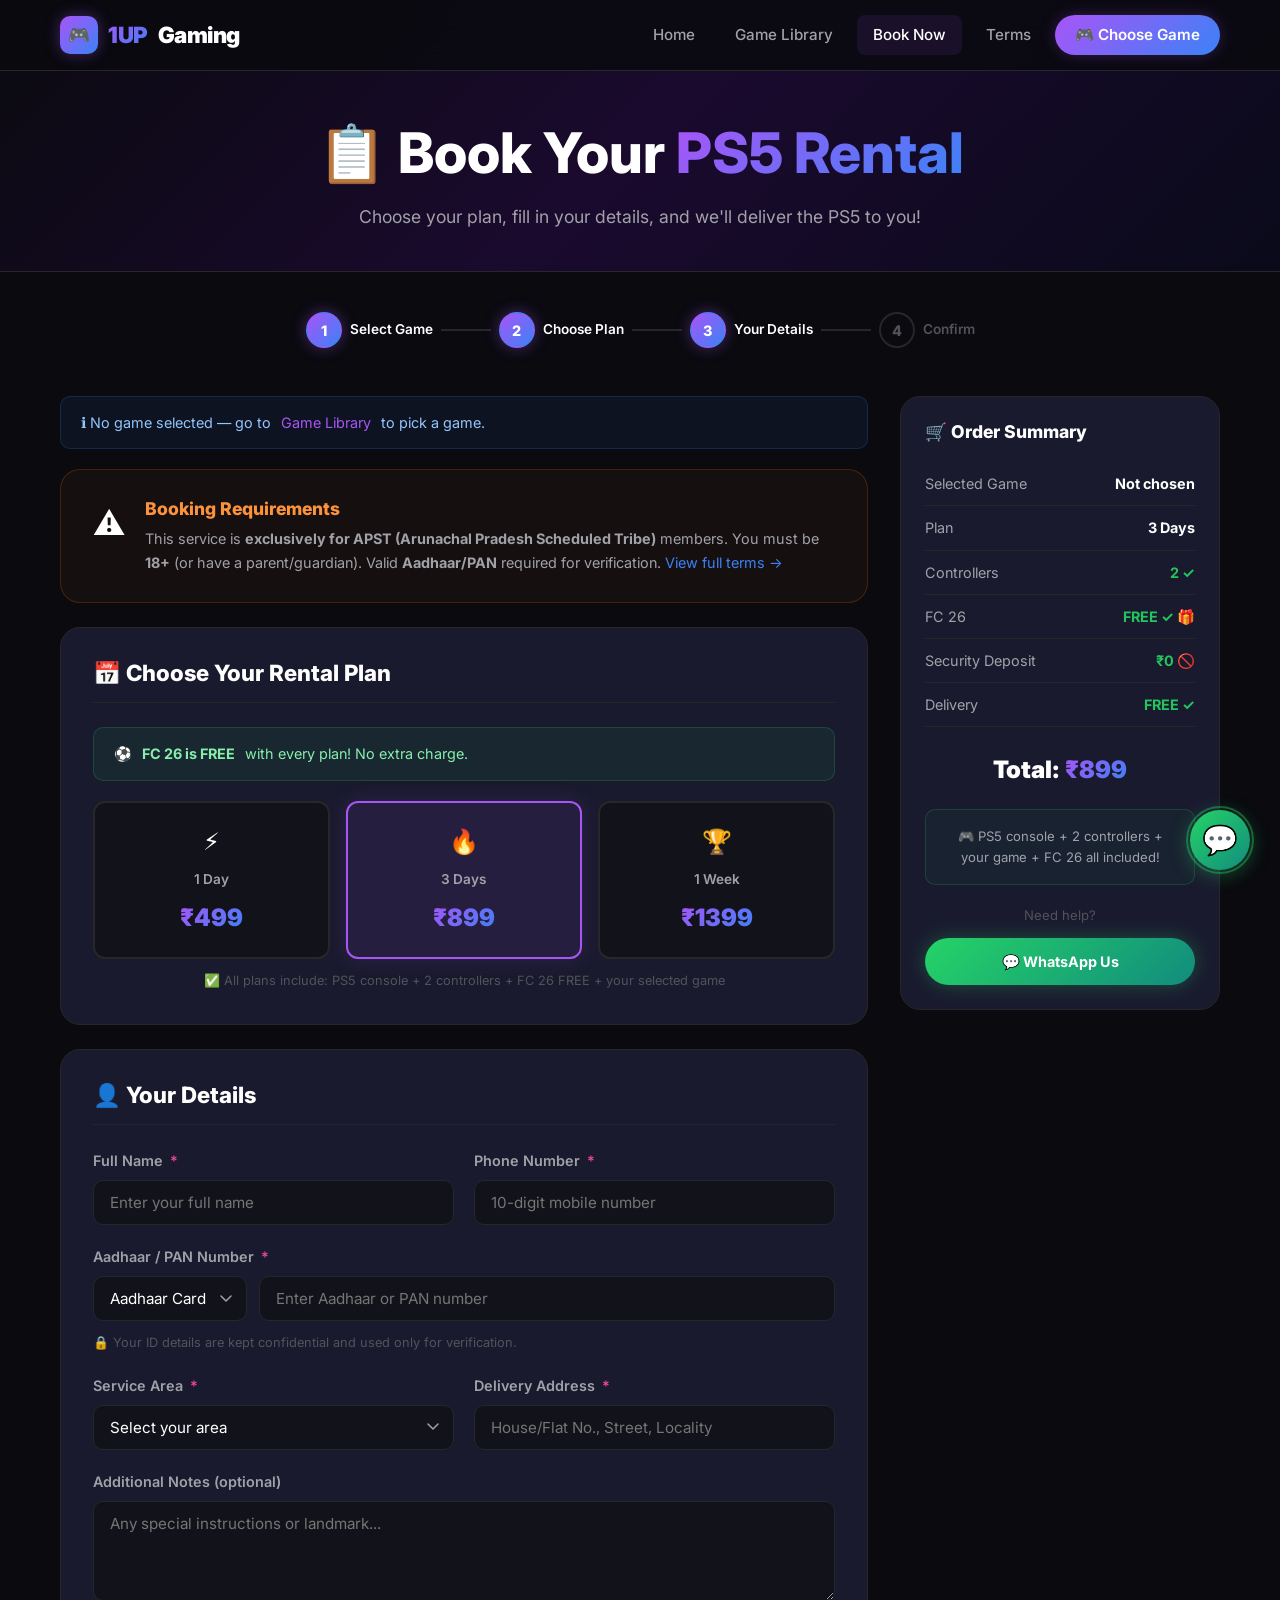
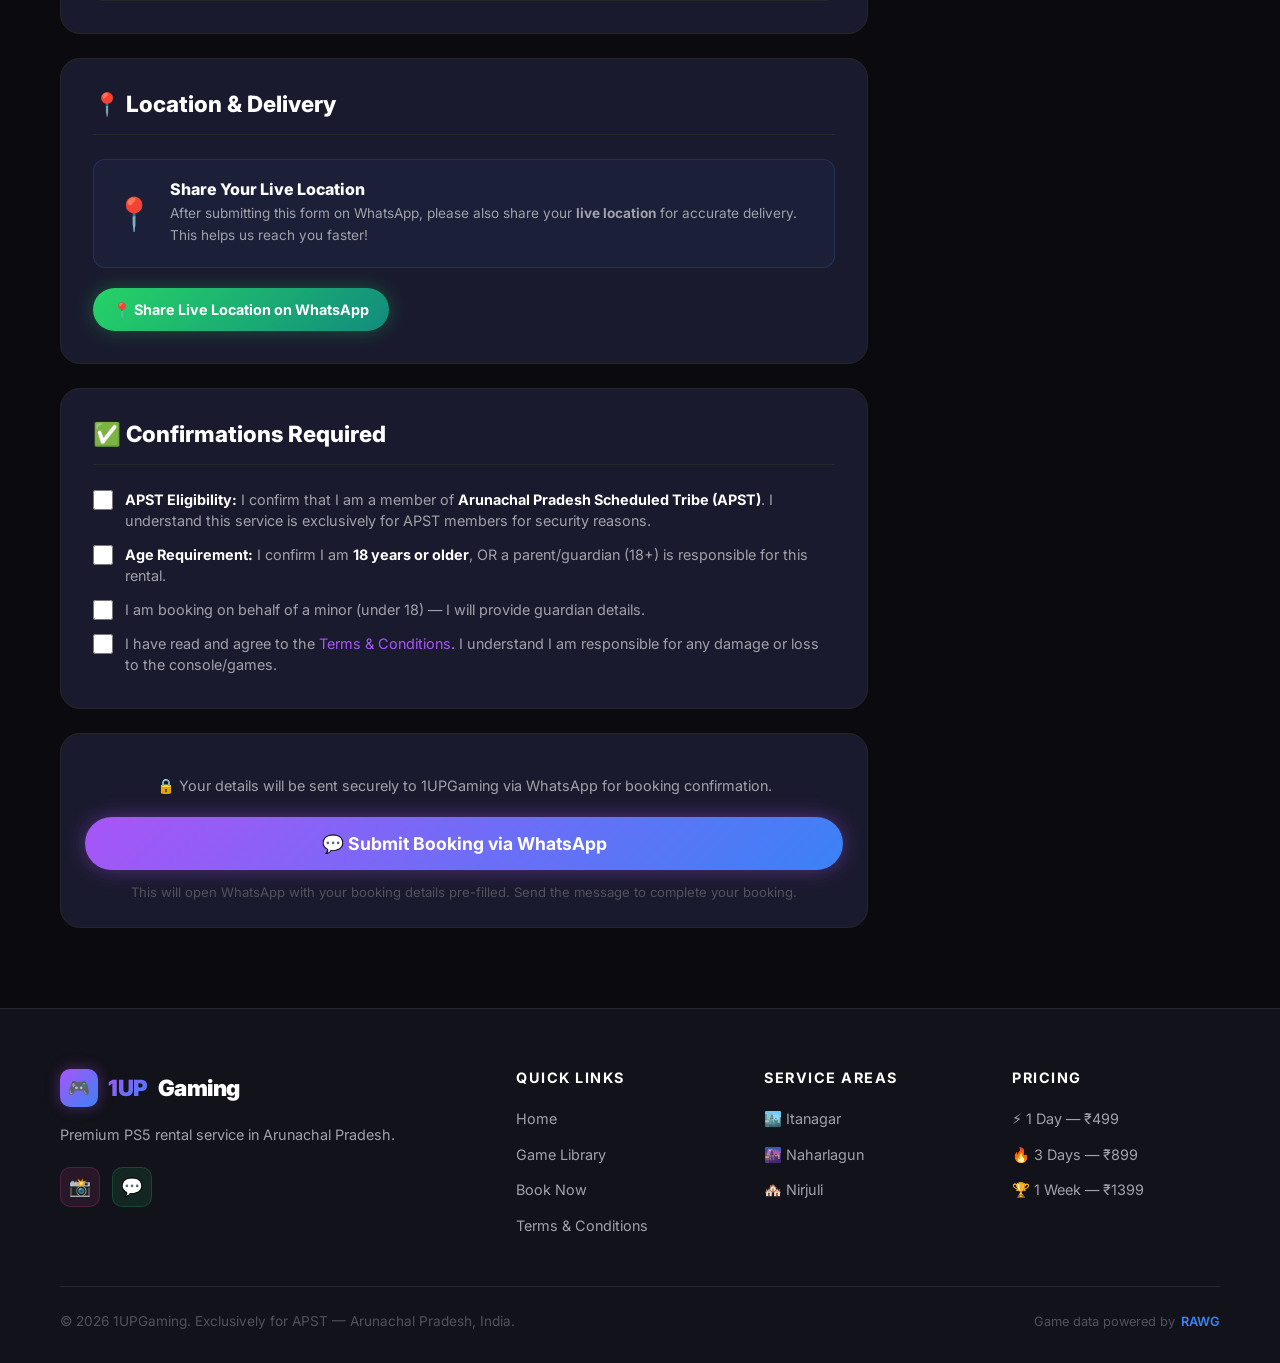
==== commit 0faccc51: "Update copyright year to 2026 and last updated date in all pages Co-authored-by: ridoatum <266573646" ====
--- a/booking.html
+++ b/booking.html
@@ -289,7 +289,7 @@
               </label>
 
               <label class="check-item">
-                <input type="checkbox" id="ageCheck" name="ageCheck" required id="ageCheckbox">
+                <input type="checkbox" id="ageCheck" name="ageCheck" required>
                 <span class="check-text">
                   <strong>Age Requirement:</strong> I confirm I am <strong>18 years or older</strong>, 
                   OR a parent/guardian (18+) is responsible for this rental.
@@ -454,7 +454,7 @@
       </div>
     </div>
     <div class="footer-bottom">
-      <p>© 2025 1UPGaming. Exclusively for APST — Arunachal Pradesh, India.</p>
+      <p>© 2026 1UPGaming. Exclusively for APST — Arunachal Pradesh, India.</p>
       <div class="rawg-attribution">
         <span>Game data powered by</span>
         <a href="https://rawg.io" target="_blank" rel="noopener">RAWG</a>
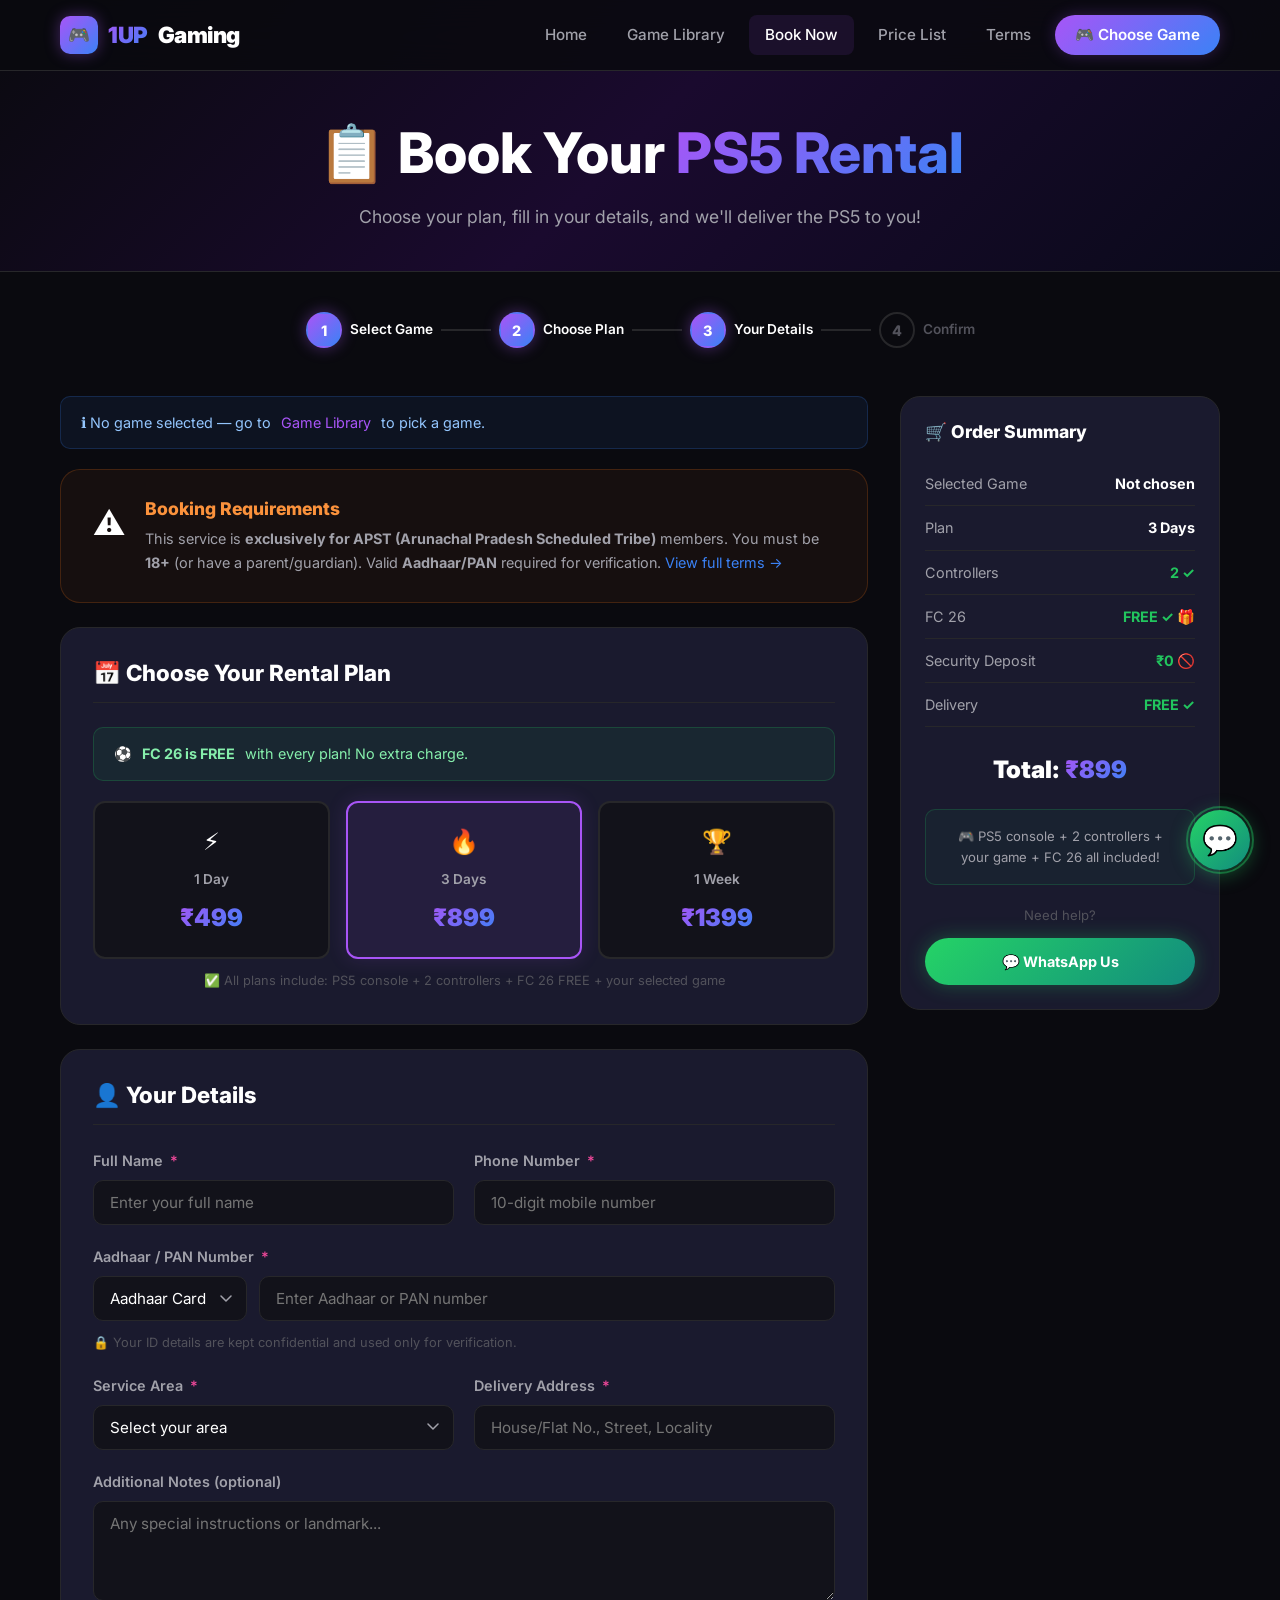
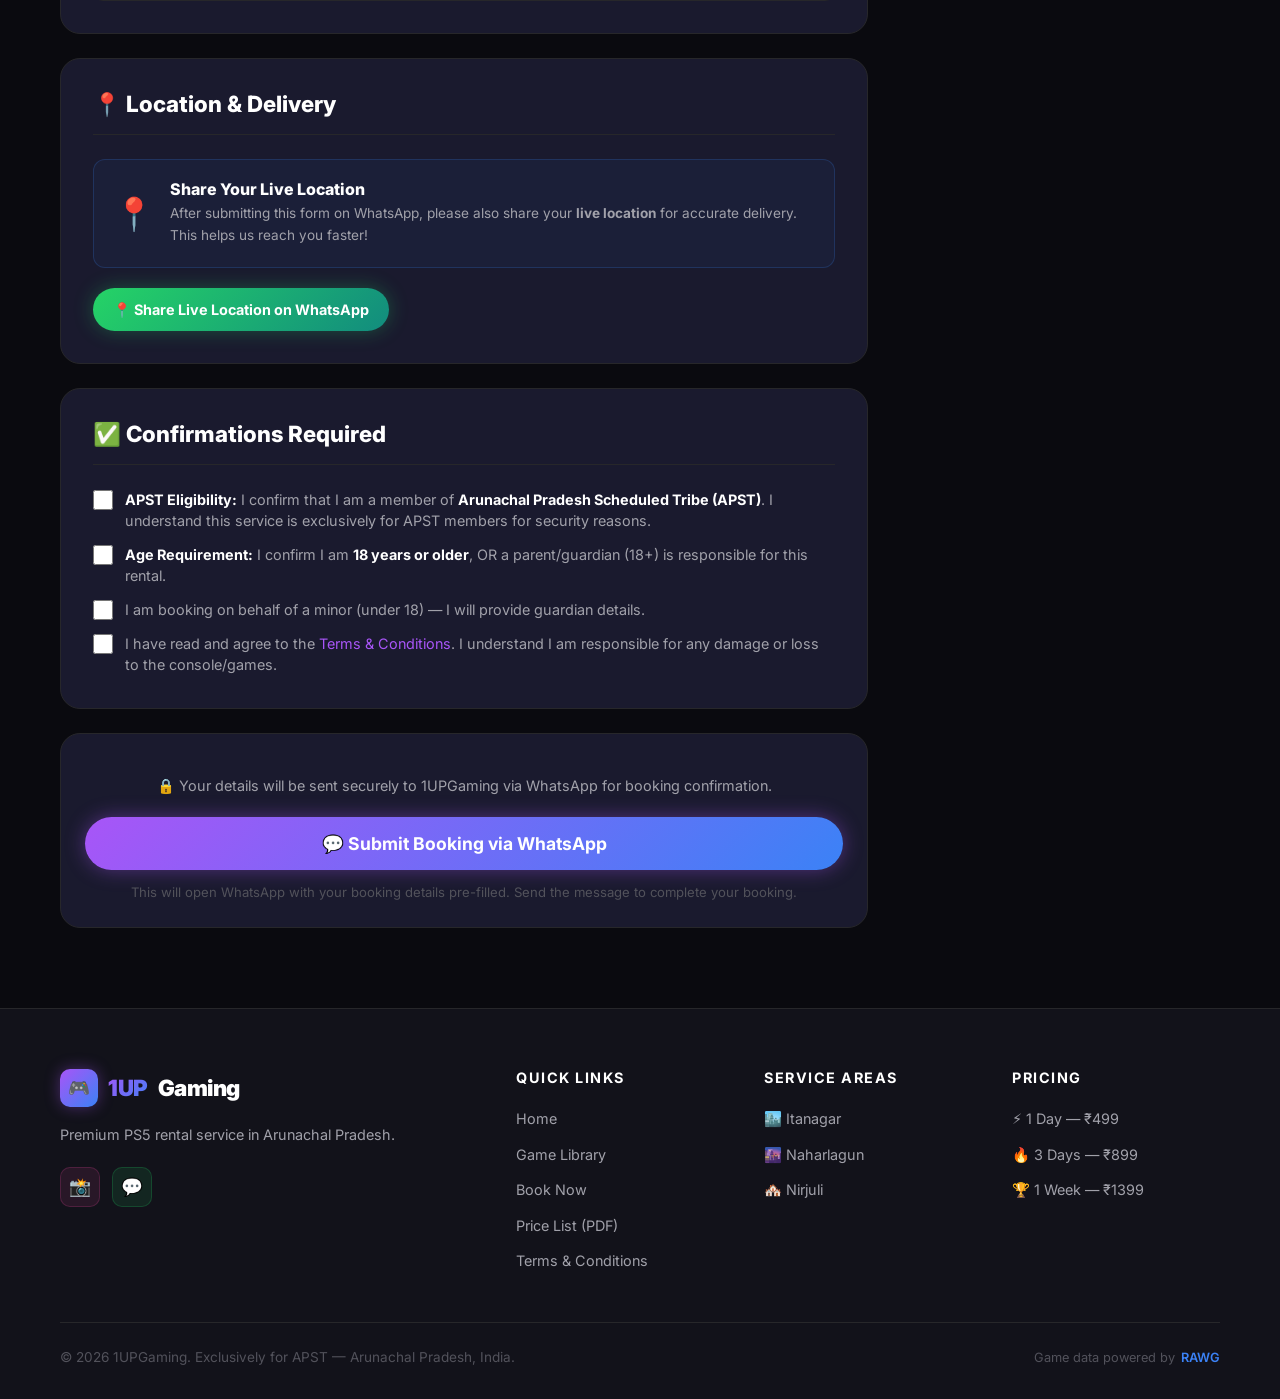
==== commit 4575d050: "Add PWA manifest, service worker, print/PDF stylesheet, and printable price list page Co-authored-by" ====
--- a/booking.html
+++ b/booking.html
@@ -5,9 +5,12 @@
   <meta name="viewport" content="width=device-width, initial-scale=1.0">
   <meta name="description" content="Book a PS5 rental with 1UPGaming. Choose your plan and complete verification to get PS5 delivered to your door in Itanagar, Naharlagun or Nirjuli.">
   <title>Book Your PS5 Rental — 1UPGaming</title>
+  <link rel="manifest" href="manifest.json">
+  <meta name="theme-color" content="#a855f7">
   <link rel="preconnect" href="https://fonts.googleapis.com">
   <link href="https://fonts.googleapis.com/css2?family=Inter:wght@400;500;600;700;800;900&display=swap" rel="stylesheet">
   <link rel="stylesheet" href="css/style.css">
+  <link rel="stylesheet" href="css/print.css" media="print">
   <style>
     .idtype-group {
       display: flex;
@@ -89,6 +92,7 @@
       <a href="index.html">Home</a>
       <a href="games.html">Game Library</a>
       <a href="booking.html" class="active">Book Now</a>
+      <a href="pricelist.html">Price List</a>
       <a href="terms.html">Terms</a>
       <a href="games.html" class="nav-cta">🎮 Choose Game</a>
     </div>
@@ -433,7 +437,8 @@
           <li><a href="index.html">Home</a></li>
           <li><a href="games.html">Game Library</a></li>
           <li><a href="booking.html">Book Now</a></li>
-          <li><a href="terms.html">Terms & Conditions</a></li>
+          <li><a href="pricelist.html">Price List (PDF)</a></li>
+          <li><a href="terms.html">Terms &amp; Conditions</a></li>
         </ul>
       </div>
       <div class="footer-col">
--- a/css/print.css
+++ b/css/print.css
@@ -0,0 +1,156 @@
+/* ============================================================
+   1UPGaming — Print / Save-as-PDF Stylesheet
+   Applied automatically when printing any page
+   ============================================================ */
+
+@media print {
+  /* --- Page setup ------------------------------------------ */
+  @page {
+    size: A4 portrait;
+    margin: 18mm 16mm 18mm 16mm;
+  }
+
+  /* --- Reset dark theme to print-friendly white ------------ */
+  :root {
+    --bg-primary: #ffffff !important;
+    --bg-secondary: #f8f8f8 !important;
+    --bg-card: #f4f4f4 !important;
+    --text-primary: #111111 !important;
+    --text-secondary: #444444 !important;
+    --text-muted: #666666 !important;
+    --border-color: #cccccc !important;
+    --neon-purple: #7c3aed !important;
+    --neon-blue: #1d4ed8 !important;
+    --neon-green: #16a34a !important;
+    --neon-pink: #be185d !important;
+  }
+
+  * {
+    background: #fff !important;
+    color: #111 !important;
+    box-shadow: none !important;
+    text-shadow: none !important;
+    animation: none !important;
+    transition: none !important;
+  }
+
+  body {
+    font-family: 'Inter', Arial, sans-serif;
+    font-size: 11pt;
+    line-height: 1.5;
+    background: #fff !important;
+    color: #111 !important;
+  }
+
+  /* --- Hide non-printable elements ------------------------- */
+  .navbar,
+  .nav-toggle,
+  .nav-cta,
+  .floating-whatsapp,
+  .hero-scroll-hint,
+  .scroll-arrow,
+  .filter-bar,
+  .games-loading,
+  .loading-spinner,
+  .no-results,
+  .footer-socials,
+  .social-btn,
+  .btn-whatsapp,
+  .btn-gradient,
+  .rawg-attribution,
+  footer,
+  .page-hero .gradient-text ~ * { /* hide sub-elements after title */
+    display: none !important;
+  }
+
+  /* Show links as text for review */
+  a[href^="http"]::after {
+    content: " (" attr(href) ")";
+    font-size: 8pt;
+    color: #555;
+  }
+  /* But not WhatsApp / navigation links */
+  .footer a::after,
+  .navbar a::after,
+  nav a::after { content: "" !important; }
+
+  /* --- Page-hero: simple centered heading ------------------ */
+  .page-hero {
+    background: #fff !important;
+    padding: 8pt 0 12pt !important;
+    border-bottom: 2pt solid #7c3aed;
+    margin-bottom: 16pt;
+    text-align: center;
+  }
+  .page-hero h1 {
+    font-size: 20pt;
+    color: #111 !important;
+  }
+
+  /* --- Cards & grids --------------------------------------- */
+  .card,
+  .plan-card,
+  .game-card,
+  .terms-section {
+    border: 1pt solid #ccc !important;
+    border-radius: 4pt !important;
+    break-inside: avoid;
+    margin-bottom: 10pt !important;
+    padding: 8pt !important;
+    background: #fff !important;
+  }
+
+  .games-grid {
+    display: grid !important;
+    grid-template-columns: repeat(3, 1fr) !important;
+    gap: 8pt !important;
+  }
+
+  .game-card {
+    padding: 6pt !important;
+    font-size: 9pt !important;
+  }
+  .game-emoji { font-size: 18pt !important; }
+  .game-cover img { display: none !important; }
+
+  /* --- Gradient text → plain dark text --------------------- */
+  .gradient-text {
+    background: none !important;
+    -webkit-background-clip: unset !important;
+    -webkit-text-fill-color: #7c3aed !important;
+    color: #7c3aed !important;
+  }
+
+  /* --- Tables (pricelist) ---------------------------------- */
+  table {
+    width: 100%;
+    border-collapse: collapse;
+  }
+  th, td {
+    border: 1pt solid #ccc;
+    padding: 6pt 8pt;
+    text-align: left;
+    font-size: 10pt;
+  }
+  th {
+    background: #ede9fe !important;
+    color: #7c3aed !important;
+    font-weight: 700;
+  }
+
+  /* --- Notice banners -------------------------------------- */
+  .notice,
+  .no-deposit-banner {
+    border: 1.5pt solid #7c3aed !important;
+    border-radius: 4pt !important;
+    padding: 6pt 10pt !important;
+    background: #faf5ff !important;
+    color: #111 !important;
+    font-size: 10pt;
+    margin-bottom: 8pt;
+  }
+
+  /* --- Keep sections together ------------------------------ */
+  .section { break-inside: avoid; }
+  h2, h3 { break-after: avoid; }
+}
